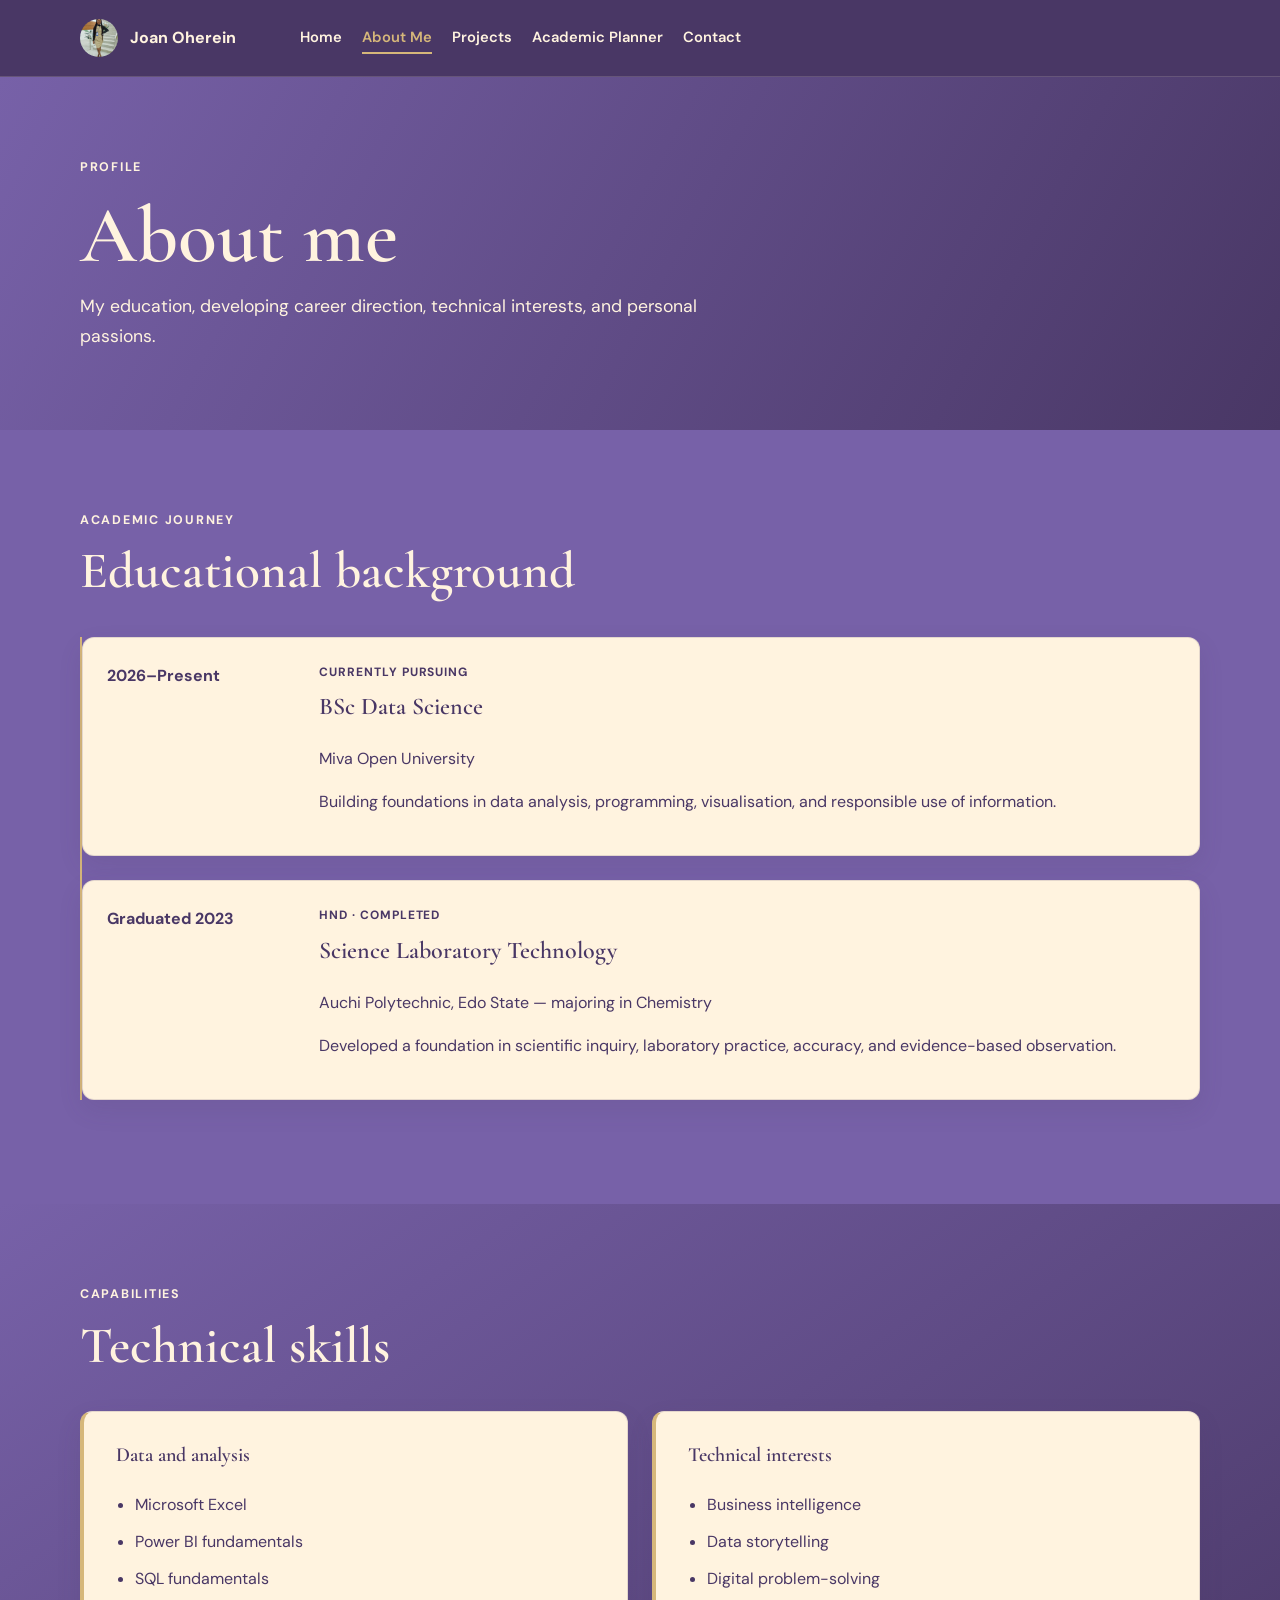
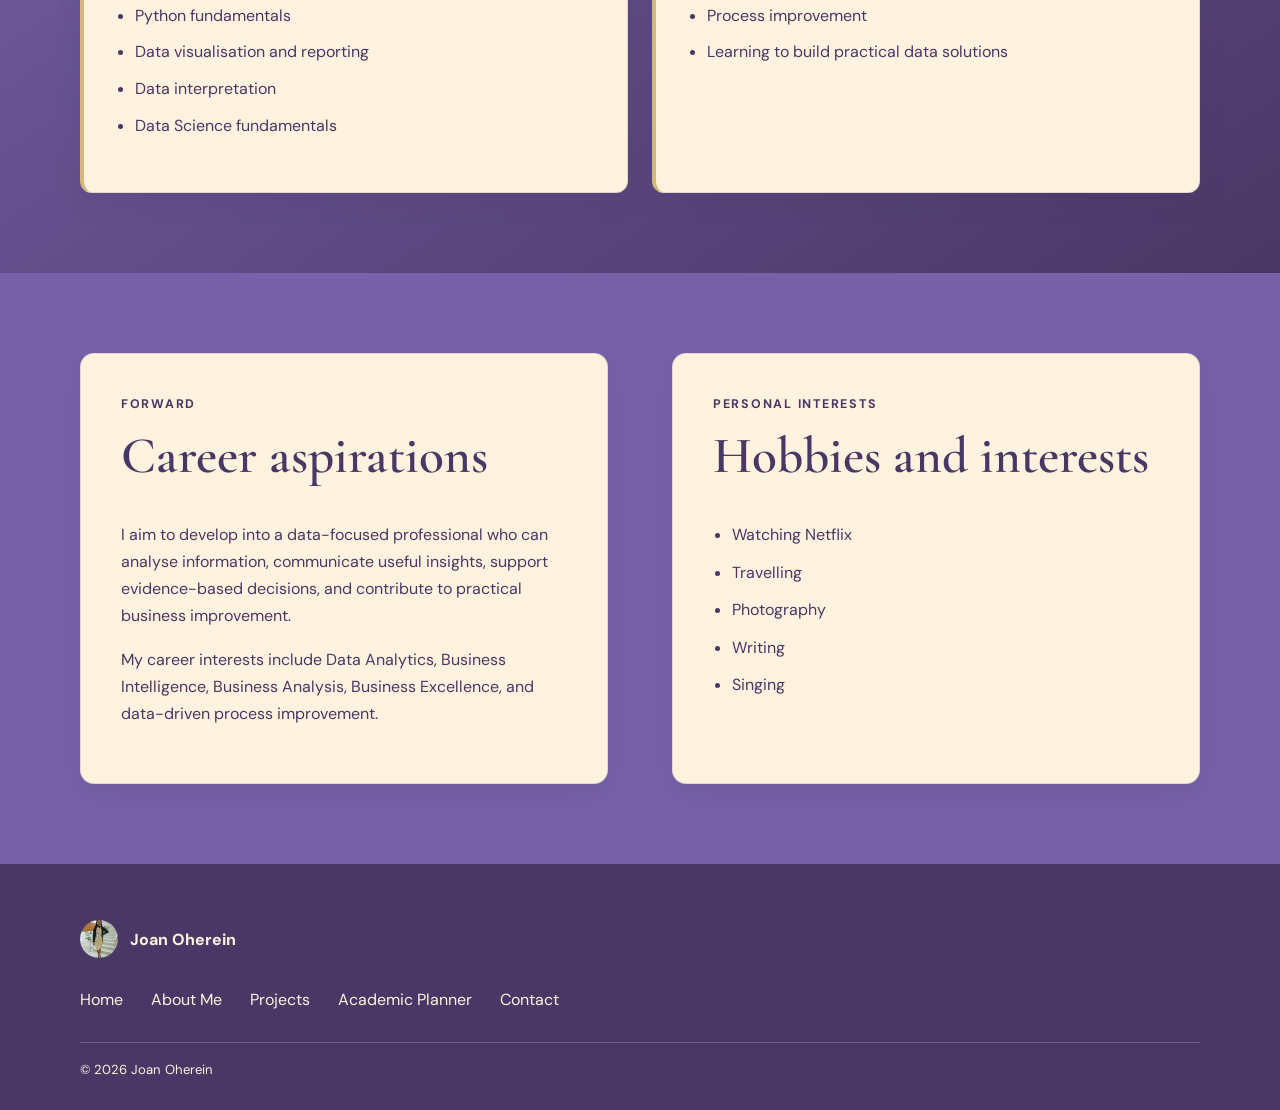
==== about.html @ 18962ed0 "Add initial portfolio structure with HTML, CSS, and JavaScript - Created index.html for the main por" ====
<!DOCTYPE html>
<html lang="en">
<head><meta charset="UTF-8"><meta name="viewport" content="width=device-width, initial-scale=1.0"><meta name="description" content="Explore Joan Oherein's educational background, technical skills, career aspirations, hobbies, and interests."><title>About Me | Joan Oherein</title><link rel="preconnect" href="https://fonts.googleapis.com"><link rel="preconnect" href="https://fonts.gstatic.com" crossorigin><link href="https://fonts.googleapis.com/css2?family=Cormorant+Garamond:wght@500;600;700&family=DM+Sans:wght@400;500;600;700&display=swap" rel="stylesheet"><link rel="stylesheet" href="css/style.css"></head>
<body>
<a class="skip-link" href="#main-content">Skip to main content</a>
<header class="site-header"><div class="container nav-wrap"><a class="brand" href="index.html"><img class="brand-mark" src="images/Profile.Jpeg" alt=""><span>Joan Oherein</span></a><button class="nav-toggle" type="button" aria-expanded="false" aria-controls="primary-nav" aria-label="Open navigation"><span></span><span></span><span></span></button><nav id="primary-nav" class="primary-nav" aria-label="Primary navigation"><a href="index.html">Home</a><a class="active" href="about.html" aria-current="page">About Me</a><a href="projects.html">Projects</a><a href="planner.html">Academic Planner</a><a href="contact.html">Contact</a></nav></div></header>
<main id="main-content">
<section class="page-header"><div class="container"><p class="eyebrow">Profile</p><h1>About me</h1><p>My education, developing career direction, technical interests, and personal passions.</p></div></section>
<section class="section" aria-labelledby="education-heading"><div class="container"><div class="section-heading"><p class="eyebrow">Academic Journey</p><h2 id="education-heading">Educational background</h2></div><div class="timeline">
<article class="timeline-item"><div class="timeline-date">2026–Present</div><div><p class="project-type">Currently pursuing</p><h3>BSc Data Science</h3><p>Miva Open University</p><p>Building foundations in data analysis, programming, visualisation, and responsible use of information.</p></div></article>
<article class="timeline-item"><div class="timeline-date">Graduated 2023</div><div><p class="project-type">HND · Completed</p><h3>Science Laboratory Technology</h3><p>Auchi Polytechnic, Edo State — majoring in Chemistry</p><p>Developed a foundation in scientific inquiry, laboratory practice, accuracy, and evidence-based observation.</p></div></article>
</div></div></section>
<section class="section section-tinted" aria-labelledby="skills-heading"><div class="container"><div class="section-heading"><p class="eyebrow">Capabilities</p><h2 id="skills-heading">Technical skills</h2></div><div class="skill-columns"><article><h3>Data and analysis</h3><ul><li>Microsoft Excel</li><li>Power BI fundamentals</li><li>SQL fundamentals</li><li>Python fundamentals</li><li>Data visualisation and reporting</li><li>Data interpretation</li><li>Data Science fundamentals</li></ul></article><article><h3>Technical interests</h3><ul><li>Business intelligence</li><li>Data storytelling</li><li>Digital problem-solving</li><li>Process improvement</li><li>Learning to build practical data solutions</li></ul></article></div></div></section>


<section class="section" aria-labelledby="career-heading"><div class="container two-column"><article><div class="section-heading"><p class="eyebrow">Forward</p><h2 id="career-heading">Career aspirations</h2></div><p>I aim to develop into a data-focused professional who can analyse information, communicate useful insights, support evidence-based decisions, and contribute to practical business improvement.</p><p>My career interests include Data Analytics, Business Intelligence, Business Analysis, Business Excellence, and data-driven process improvement.</p></article><aside><div class="section-heading"><p class="eyebrow">Personal Interests</p><h2>Hobbies and interests</h2></div><ul class="check-list"><li>Watching Netflix</li><li>Travelling</li><li>Photography</li><li>Writing</li><li>Singing</li></ul></aside></div></section>
</main>
<footer class="site-footer"><div class="container footer-grid"><div><a class="brand brand-light" href="index.html"><img class="brand-mark" src="images/Profile.Jpeg" alt=""><span>Joan Oherein</span></a></div><nav aria-label="Footer navigation"><a href="index.html">Home</a><a href="about.html">About Me</a><a href="projects.html">Projects</a><a href="planner.html">Academic Planner</a><a href="contact.html">Contact</a></nav></div><div class="container footer-bottom"><p>&copy; <span id="current-year">2026</span> Joan Oherein</p></div></footer>
<script src="js/script.js"></script>
</body></html>
---- css/style.css ----
/* Joan's portfolio: shared visual system */
:root {
  color-scheme: light;
  --lavender: #7761A8;
  --aubergine: #493765;
  --cream: #FFF3DF;
  --orchid: #D9C8F0;
  --champagne: #D6B77A;
  --space-1: .5rem; --space-2: 1rem; --space-3: 1.5rem; --space-4: 2rem;
  --space-5: 3rem; --space-6: 5rem; --radius: 8px;
  --shadow: 0 16px 40px rgba(73,55,101,.16);
}
* { box-sizing: border-box; }
html { scroll-behavior: smooth; background: var(--lavender); }
body { margin: 0; color: var(--cream); background: var(--lavender); font-family: "DM Sans", sans-serif; line-height: 1.7; }
img, video { max-width: 100%; display: block; }
a { color: inherit; }
button, input, textarea { font: inherit; }
button, a { -webkit-tap-highlight-color: transparent; }
:focus-visible { outline: 3px solid var(--champagne); outline-offset: 3px; }
.container { width: min(1120px, calc(100% - 40px)); margin-inline: auto; }
.section { padding: var(--space-6) 0; }
.section-tinted { background: linear-gradient(145deg, var(--lavender), var(--aubergine)); }
.skip-link { position: fixed; left: 1rem; top: -5rem; z-index: 100; padding: .75rem 1rem; background: var(--aubergine); color: var(--cream); font-weight: 700; }
.skip-link:focus { top: 1rem; }

/* Header and navigation */
.site-header { position: sticky; top: 0; z-index: 50; background: var(--aubergine); border-bottom: 1px solid rgba(255,243,223,.16); }
.nav-wrap { height: 76px; display: flex; align-items: center; justify-content: flex-start; }
.brand { display: inline-flex; gap: .75rem; align-items: center; text-decoration: none; font-weight: 750; }
.brand-mark { width: 38px; height: 38px; display: block; border-radius: 50%; object-fit: cover; }
.primary-nav { display: flex; align-items: center; gap: 1.25rem; margin-left: clamp(2rem, 5vw, 4rem); }
.primary-nav a { position: relative; min-height: 44px; display: inline-flex; align-items: center; text-decoration: none; color: var(--cream); font-size: .92rem; font-weight: 600; }
.primary-nav a::after { content: ""; position: absolute; left: 0; right: 100%; bottom: .35rem; height: 2px; background: var(--champagne); transition: right .2s ease; }
.primary-nav a:hover::after, .primary-nav a.active::after { right: 0; }
.primary-nav a.active, .primary-nav a:hover { color: var(--champagne); }
.nav-toggle { display: none; width: 44px; height: 44px; border: 0; background: transparent; padding: 10px; }
.nav-toggle span { display: block; height: 2px; margin: 5px 0; background: var(--cream); transition: transform .2s, opacity .2s; }
.nav-toggle[aria-expanded="true"] span:nth-child(1) { transform: translateY(7px) rotate(45deg); }
.nav-toggle[aria-expanded="true"] span:nth-child(2) { opacity: 0; }
.nav-toggle[aria-expanded="true"] span:nth-child(3) { transform: translateY(-7px) rotate(-45deg); }

/* Shared type and controls */
h1, h2, h3 { margin-top: 0; line-height: 1.12; letter-spacing: 0; font-family: "Cormorant Garamond", Georgia, serif; font-weight: 600; }
h1 { font-size: clamp(2.7rem, 7vw, 5.6rem); }
h2 { font-size: clamp(2rem, 4vw, 3.25rem); }
h3 { font-size: 1.25rem; }
p { margin-top: 0; }
.eyebrow { color: var(--cream); font-size: .78rem; font-weight: 700; letter-spacing: .14em; text-transform: uppercase; }
.lead { max-width: 620px; color: var(--cream); font-size: 1.12rem; }
.button-row { display: flex; flex-wrap: wrap; gap: .75rem; margin-top: 1.75rem; }
.button { min-height: 48px; display: inline-flex; align-items: center; justify-content: center; border: 1px solid var(--champagne); border-radius: 999px; padding: .75rem 1.35rem; background: var(--champagne); color: var(--aubergine); text-decoration: none; font-weight: 700; cursor: pointer; transition: transform .2s, background .2s, box-shadow .2s; }
.button:hover { transform: translateY(-2px); background: var(--cream); border-color: var(--cream); box-shadow: 0 10px 24px rgba(73,55,101,.25); }
.button:active { transform: translateY(0); }
.button-secondary { background: transparent; color: var(--cream); border-color: rgba(255,243,223,.65); }
.button-secondary:hover { background: var(--cream); color: var(--aubergine); border-color: var(--cream); }
.button-small { min-height: 42px; font-size: .9rem; }
.text-link { color: var(--aubergine); font-weight: 700; text-decoration: none; }
.section:not(.section-tinted) > .container > .section-heading .text-link { color: var(--cream); }
.text-link:hover { text-decoration: underline; }
.section-heading { margin-bottom: 2.25rem; }
.section-heading h2 { margin-bottom: 0; }
.split-heading { display: flex; align-items: end; justify-content: space-between; gap: 2rem; }

/* Home */
.hero { min-height: calc(100vh - 76px); display: grid; align-items: center; overflow: hidden; position: relative; background: linear-gradient(118deg, var(--lavender) 0%, var(--aubergine) 100%); }
.hero-grid { display: grid; grid-template-columns: 1.15fr .85fr; gap: clamp(2rem, 7vw, 6rem); align-items: center; }
.hero-copy h1 { margin-bottom: 1rem; }
.hero-tagline { color: var(--cream); font-size: clamp(1.2rem, 2.3vw, 1.8rem); font-weight: 600; }
.profile-frame { width: min(340px, 100%); aspect-ratio: 3/4; justify-self: center; margin: 0; }
.profile-frame img { position: relative; width: 100%; height: 100%; border: 5px solid rgba(255,243,223,.9); border-radius: 18px; object-fit: cover; object-position: center 25%; box-shadow: 0 22px 48px rgba(73,55,101,.28); }
.intro-grid { display: grid; grid-template-columns: 1fr 1fr; gap: 4rem; }
.intro-grid > div:first-child { padding: clamp(1.5rem, 4vw, 2.5rem); border-radius: 16px; background: var(--cream); color: var(--aubergine); box-shadow: var(--shadow); }
.intro-grid > div:first-child .eyebrow { color: var(--aubergine); }
.intro-grid > div:first-child h2 { color: var(--aubergine); }
.intro-grid h2 { margin-bottom: 0; }
.prose { color: var(--cream); font-size: 1.05rem; }
.interest-grid { display: grid; grid-template-columns: repeat(5, 1fr); gap: 1rem; }
.interest-card { min-height: 220px; display: flex; flex-direction: column; padding: 1.5rem; border: 1px solid rgba(255,243,223,.25); border-top: 3px solid var(--champagne); border-radius: var(--radius); background: linear-gradient(145deg, var(--lavender), var(--aubergine)); box-shadow: 0 12px 30px rgba(73,55,101,.16); }
.interest-card span { color: var(--cream); font-size: .82rem; font-weight: 800; }
.interest-card h3 { margin-top: 2rem; }
.interest-card p { color: var(--cream); font-size: .92rem; }
.project-grid { display: grid; grid-template-columns: repeat(3, 1fr); gap: 1.5rem; }
.project-card { overflow: hidden; border: 1px solid rgba(73,55,101,.18); border-radius: 16px; background: var(--cream); color: var(--aubergine); box-shadow: 0 12px 30px rgba(73,55,101,.14); transition: transform .25s ease, box-shadow .25s ease; }
.project-card:hover { transform: translateY(-5px); box-shadow: 0 20px 42px rgba(73,55,101,.24); }
.project-card img { width: 100%; height: 230px; object-fit: cover; object-position: top center; background: var(--aubergine); transition: transform .35s ease; }
.project-card:hover img { transform: scale(1.025); }
.project-body { padding: 1.5rem; }
.project-type { color: var(--aubergine); font-size: .75rem; font-weight: 700; letter-spacing: .08em; text-transform: uppercase; }
.project-card h3 { color: var(--aubergine); }
.project-card p:not(.project-type) { color: var(--aubergine); }
.project-card .text-link { color: var(--aubergine); }
.project-tools { display: flex; flex-wrap: wrap; gap: .4rem; }
.project-tools span { border: 1px solid var(--orchid); border-radius: 999px; padding: .2rem .65rem; color: var(--aubergine); font-size: .78rem; }
/* Inner pages */
.page-header { padding: 5rem 0 3.75rem; background: linear-gradient(118deg, var(--lavender), var(--aubergine)); color: var(--cream); }
.page-header h1 { margin-bottom: .75rem; font-size: clamp(3rem, 8vw, 5rem); }
.page-header p:not(.eyebrow) { max-width: 650px; color: var(--cream); font-size: 1.1rem; }
.about-grid { display: grid; grid-template-columns: .75fr 1.25fr; gap: clamp(2rem, 7vw, 6rem); align-items: center; }
.about-photo { width: 100%; max-height: 620px; object-fit: cover; }
.timeline { border-left: 2px solid var(--champagne); }
.timeline-item { display: grid; grid-template-columns: 180px 1fr; gap: 2rem; margin: 0 0 1.5rem; padding: 1.5rem; border: 1px solid rgba(73,55,101,.15); border-radius: 12px; background: var(--cream); color: var(--aubergine); box-shadow: 0 10px 24px rgba(73,55,101,.12); }
.timeline-date { color: var(--aubergine); font-weight: 700; }
.timeline-item h3 { color: var(--aubergine); }
.timeline-item h3 { font-size: 1.5rem; }
.two-column { display: grid; grid-template-columns: 1fr 1fr; gap: 4rem; }
.two-column > article, .two-column > aside { padding: clamp(1.5rem, 4vw, 2.5rem); border: 1px solid rgba(73,55,101,.15); border-radius: 14px; background: var(--cream); color: var(--aubergine); box-shadow: 0 10px 24px rgba(73,55,101,.12); }
.two-column .eyebrow { color: var(--aubergine); }
.two-column h2 { color: var(--aubergine); }
.two-column p, .two-column li { color: var(--aubergine); }
.check-list, .skill-columns ul, .project-detail-copy ul, .project-detail-copy ol { padding-left: 1.2rem; }
.check-list li { margin-bottom: .65rem; }
.skill-columns { display: grid; grid-template-columns: 1fr 1fr; gap: 1.5rem; }
.skill-columns article { padding: 2rem; border: 1px solid rgba(73,55,101,.15); border-left: 4px solid var(--champagne); border-radius: 12px; background: var(--cream); color: var(--aubergine); box-shadow: 0 10px 24px rgba(73,55,101,.12); }
.skill-columns article h3 { color: var(--aubergine); }
.skill-columns li { padding: .3rem 0; }
.table-wrap { overflow-x: auto; border: 1px solid var(--orchid); }
table { width: 100%; min-width: 720px; border-collapse: collapse; background: var(--cream); color: var(--aubergine); }
caption { padding: 1rem; text-align: left; color: var(--cream); }
th, td { padding: 1rem; border-bottom: 1px solid var(--orchid); text-align: left; vertical-align: top; }
th { background: var(--aubergine); color: var(--cream); }
tbody tr:nth-child(even) { background: var(--orchid); color: var(--aubergine); }
.multimedia-grid { display: grid; grid-template-columns: 1fr 1fr; gap: 3rem; align-items: center; }
video { width: 100%; min-height: 280px; background: var(--aubergine); border-radius: 12px; }
.small { color: var(--cream); font-size: .82rem; }
.project-detail-list { display: grid; grid-template-columns: repeat(3, minmax(0, 1fr)); align-items: start; gap: 1.5rem; }
.project-detail { min-width: 0; overflow: hidden; display: flex; flex-direction: column; gap: 0; align-items: stretch; border: 1px solid rgba(73,55,101,.18); border-radius: 16px; background: var(--cream); color: var(--aubergine); box-shadow: 0 12px 30px rgba(73,55,101,.14); transition: transform .25s ease, box-shadow .25s ease; }
.project-detail:hover { transform: translateY(-4px); box-shadow: 0 20px 42px rgba(73,55,101,.22); }
.project-detail-image { width: 100%; aspect-ratio: 4 / 5; position: static; overflow: hidden; padding: .75rem; background: var(--aubergine); }
.project-preview { display: block; width: 100%; height: 100%; }
.project-preview:focus-visible { outline: 3px solid var(--champagne); outline-offset: -3px; }
.project-detail-image img { display: block; width: 100%; height: 100%; object-fit: contain; transition: transform .35s ease; }
.project-detail:hover .project-detail-image img { transform: scale(1.025); }
.project-detail-copy { padding: clamp(1.25rem, 3vw, 2rem); }
.project-detail-copy h2 { color: var(--aubergine); font-size: clamp(2rem, 4vw, 3rem); }
.project-detail-copy > p:not(.eyebrow), .project-detail-copy li { color: var(--aubergine); }
.project-detail-copy .eyebrow { color: var(--aubergine); }
.project-detail-copy .project-tools { align-items: center; padding-bottom: 1rem; border-bottom: 1px solid var(--orchid); }
.project-detail-copy .project-tools strong { margin-right: .2rem; }
.note { padding: 1rem; border-left: 3px solid var(--champagne); border-radius: 0 8px 8px 0; background: var(--orchid); color: var(--aubergine); }
.project-detail-copy h3 { color: var(--aubergine); }
.project-detail .button { background: var(--aubergine); border-color: var(--aubergine); color: var(--cream); }
.project-detail .button:hover { background: var(--lavender); border-color: var(--lavender); }

/* Planner */
.planner-dashboard { max-width: 900px; }
.task-entry { margin-bottom: 1.5rem; padding: 1.5rem; border: 1px solid var(--orchid); border-radius: 14px; background: var(--cream); color: var(--aubergine); box-shadow: 0 10px 24px rgba(73,55,101,.1); }
.task-input-row { display: grid; grid-template-columns: 1fr auto; gap: .75rem; }
.summary-grid { display: grid; grid-template-columns: repeat(3, 1fr); gap: 1rem; margin-bottom: 1rem; }
.summary-grid article { padding: 1.25rem; border-left: 3px solid var(--champagne); border-radius: 10px; background: var(--aubergine); color: var(--cream); }
.summary-grid span { display: block; color: var(--cream); font-size: .85rem; }
.summary-grid strong { font-size: 2rem; }
.progress-panel { margin-bottom: 1.5rem; padding: 1.25rem; border: 1px solid var(--orchid); border-radius: 12px; background: var(--cream); color: var(--aubergine); }
.progress-panel > div:first-child { display: flex; justify-content: space-between; margin-bottom: .65rem; }
.progress-track { height: 12px; overflow: hidden; border-radius: 20px; background: var(--orchid); }
.progress-bar { width: 0; height: 100%; border-radius: inherit; background: var(--aubergine); transition: width .3s ease; }
.task-panel { min-height: 220px; padding: 1.5rem; border: 1px solid var(--orchid); border-radius: 14px; background: var(--cream); color: var(--aubergine); }
.task-panel-head { display: flex; justify-content: space-between; gap: 1rem; align-items: center; margin-bottom: 1rem; }
.task-panel-head h2 { margin: 0; font-size: 1.5rem; }
.filters { display: flex; gap: .25rem; }
.filter-button { min-height: 44px; border: 1px solid var(--aubergine); border-radius: 999px; background: var(--cream); color: var(--aubergine); padding: .45rem .75rem; cursor: pointer; transition: background .2s, color .2s; }
.filter-button.active, .filter-button:hover { border-color: var(--aubergine); background: var(--aubergine); color: var(--cream); }
.task-list { list-style: none; padding: 0; margin: 0; }
.task-item { display: grid; grid-template-columns: auto 1fr auto; gap: 1rem; align-items: center; padding: .85rem 0; border-bottom: 1px solid var(--orchid); }
.task-item .task-title { color: var(--aubergine); }
.task-item.completed .task-title { color: var(--aubergine); opacity: .7; text-decoration: line-through; }
.task-checkbox { width: 20px; height: 20px; accent-color: var(--aubergine); }
.delete-task { min-width: 44px; min-height: 44px; border: 1px solid transparent; border-radius: 50%; background: transparent; color: var(--aubergine); font-size: 1.35rem; cursor: pointer; }
.delete-task:hover { border-color: var(--orchid); background: var(--orchid); }
.empty-state { margin: 2rem 0; color: var(--aubergine); text-align: center; }

/* Contact and forms */
.contact-form-wrap { max-width: 820px; }
.contact-form { padding: clamp(1.25rem, 4vw, 2rem); border: 1px solid var(--orchid); border-top: 4px solid var(--champagne); border-radius: 16px; background: var(--cream); color: var(--aubergine); box-shadow: var(--shadow); }
.field { margin-bottom: 1rem; }
.field label { display: block; margin-bottom: .4rem; font-weight: 700; }
.field input, .field textarea { width: 100%; min-height: 48px; border: 1px solid var(--orchid); border-radius: 8px; padding: .75rem; background: var(--cream); color: var(--aubergine); }
.field input::placeholder, .field textarea::placeholder { color: var(--aubergine); opacity: .75; }
.field textarea { resize: vertical; }
.field input[aria-invalid="true"], .field textarea[aria-invalid="true"] { border-color: var(--aubergine); box-shadow: 0 0 0 1px var(--aubergine); }
.field-error { min-height: 1.3rem; margin: .25rem 0 0; color: var(--aubergine); font-size: .82rem; }
.field-hint { margin: .35rem 0 0; color: var(--aubergine); font-size: .82rem; }
.form-success { display: none; margin-top: 1rem; padding: 1rem; border-left: 3px solid var(--aubergine); border-radius: 0 8px 8px 0; background: var(--orchid); color: var(--aubergine); }
.form-success.visible { display: block; }

/* Footer and animation */
.site-footer { padding: 3.5rem 0 1rem; background: var(--aubergine); color: var(--cream); }
.footer-grid { display: grid; grid-template-columns: 1fr; justify-items: start; gap: 1.25rem; }
.brand-light .brand-mark { background: var(--champagne); color: var(--aubergine); }
.footer-grid p { margin-top: 1rem; color: var(--cream); }
.footer-grid nav { display: flex; flex-wrap: wrap; gap: .5rem 1.75rem; }
.footer-grid nav a { color: var(--cream); text-decoration: none; }
.footer-grid nav a:hover { color: var(--champagne); text-decoration: underline; }
.footer-bottom { margin-top: 1.75rem; padding-top: 1rem; border-top: 1px solid rgba(255,243,223,.2); color: var(--cream); font-size: .82rem; }
.reveal { animation: reveal .7s ease both; }
.profile-frame.reveal { animation-delay: .12s; }
@keyframes reveal { from { opacity: 0; transform: translateY(18px); } to { opacity: 1; transform: translateY(0); } }

/* Responsive layouts */
@media (max-width: 960px) {
  .primary-nav { gap: .85rem; }
  .primary-nav a { font-size: .82rem; }
  .interest-grid { grid-template-columns: repeat(3, 1fr); }
  .profile-frame { width: min(320px, 100%); }
  .project-detail-list { grid-template-columns: repeat(2, minmax(0, 1fr)); }
}
@media (max-width: 760px) {
  .container { width: min(100% - 28px, 1120px); }
  .section { padding: 3.75rem 0; }
  .nav-wrap { height: 68px; }
  .nav-toggle { display: block; }
  .primary-nav { position: absolute; left: 0; right: 0; top: 68px; display: none; margin-left: 0; padding: .75rem 14px 1rem; background: var(--aubergine); border-bottom: 1px solid rgba(255,243,223,.2); box-shadow: 0 12px 20px rgba(73,55,101,.24); }
  .primary-nav.open { display: grid; }
  .primary-nav a { padding: .75rem; }
  .hero { min-height: auto; }
  .hero-grid, .intro-grid, .about-grid, .two-column, .skill-columns, .multimedia-grid { grid-template-columns: 1fr; }
  .project-detail-list { grid-template-columns: 1fr; }
  .hero-grid { gap: 3.5rem; }
  .profile-frame { width: min(280px, 100%); margin-inline: auto; }
  .interest-grid, .project-grid { grid-template-columns: 1fr; }
  .interest-card { min-height: 170px; }
  .split-heading { align-items: start; flex-direction: column; }
  .timeline-item { grid-template-columns: 1fr; gap: .5rem; }
  .footer-grid { gap: 1rem; }
  .footer-grid nav { gap: .5rem 1.5rem; }
}
@media (max-width: 560px) {
  h1 { font-size: 3rem; }
  .page-header { padding-block: 3.5rem 2.75rem; }
  .button-row .button { width: 100%; }
  .summary-grid { grid-template-columns: 1fr 1fr 1fr; gap: .5rem; }
  .summary-grid article { padding: .75rem; }
  .summary-grid strong { font-size: 1.5rem; }
  .task-input-row { grid-template-columns: 1fr; }
  .task-panel { padding: 1rem; }
  .task-panel-head { align-items: start; flex-direction: column; }
  .filters { width: 100%; }
  .filter-button { flex: 1; padding-inline: .35rem; }
  .task-item { gap: .6rem; }
}
@media (prefers-reduced-motion: reduce) {
  html { scroll-behavior: auto; }
  *, *::before, *::after { animation-duration: .01ms !important; animation-iteration-count: 1 !important; transition-duration: .01ms !important; }
}
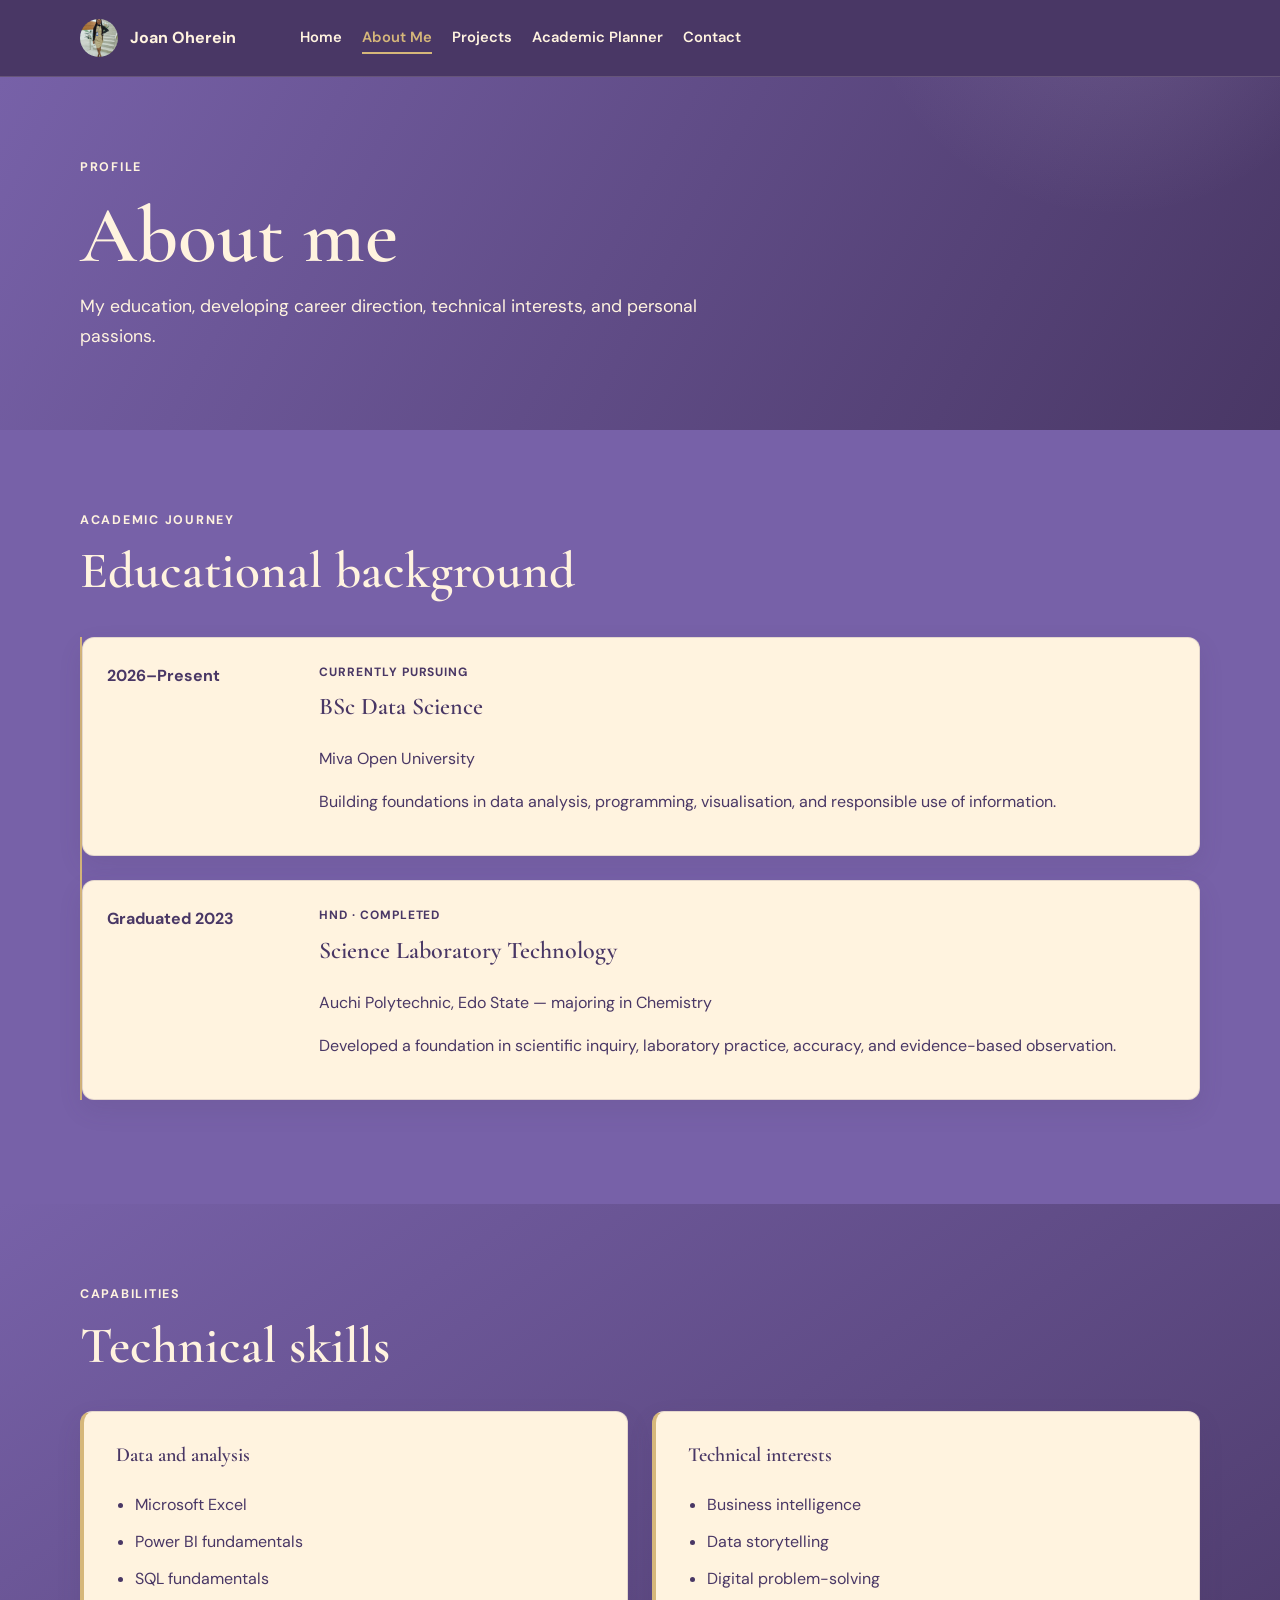
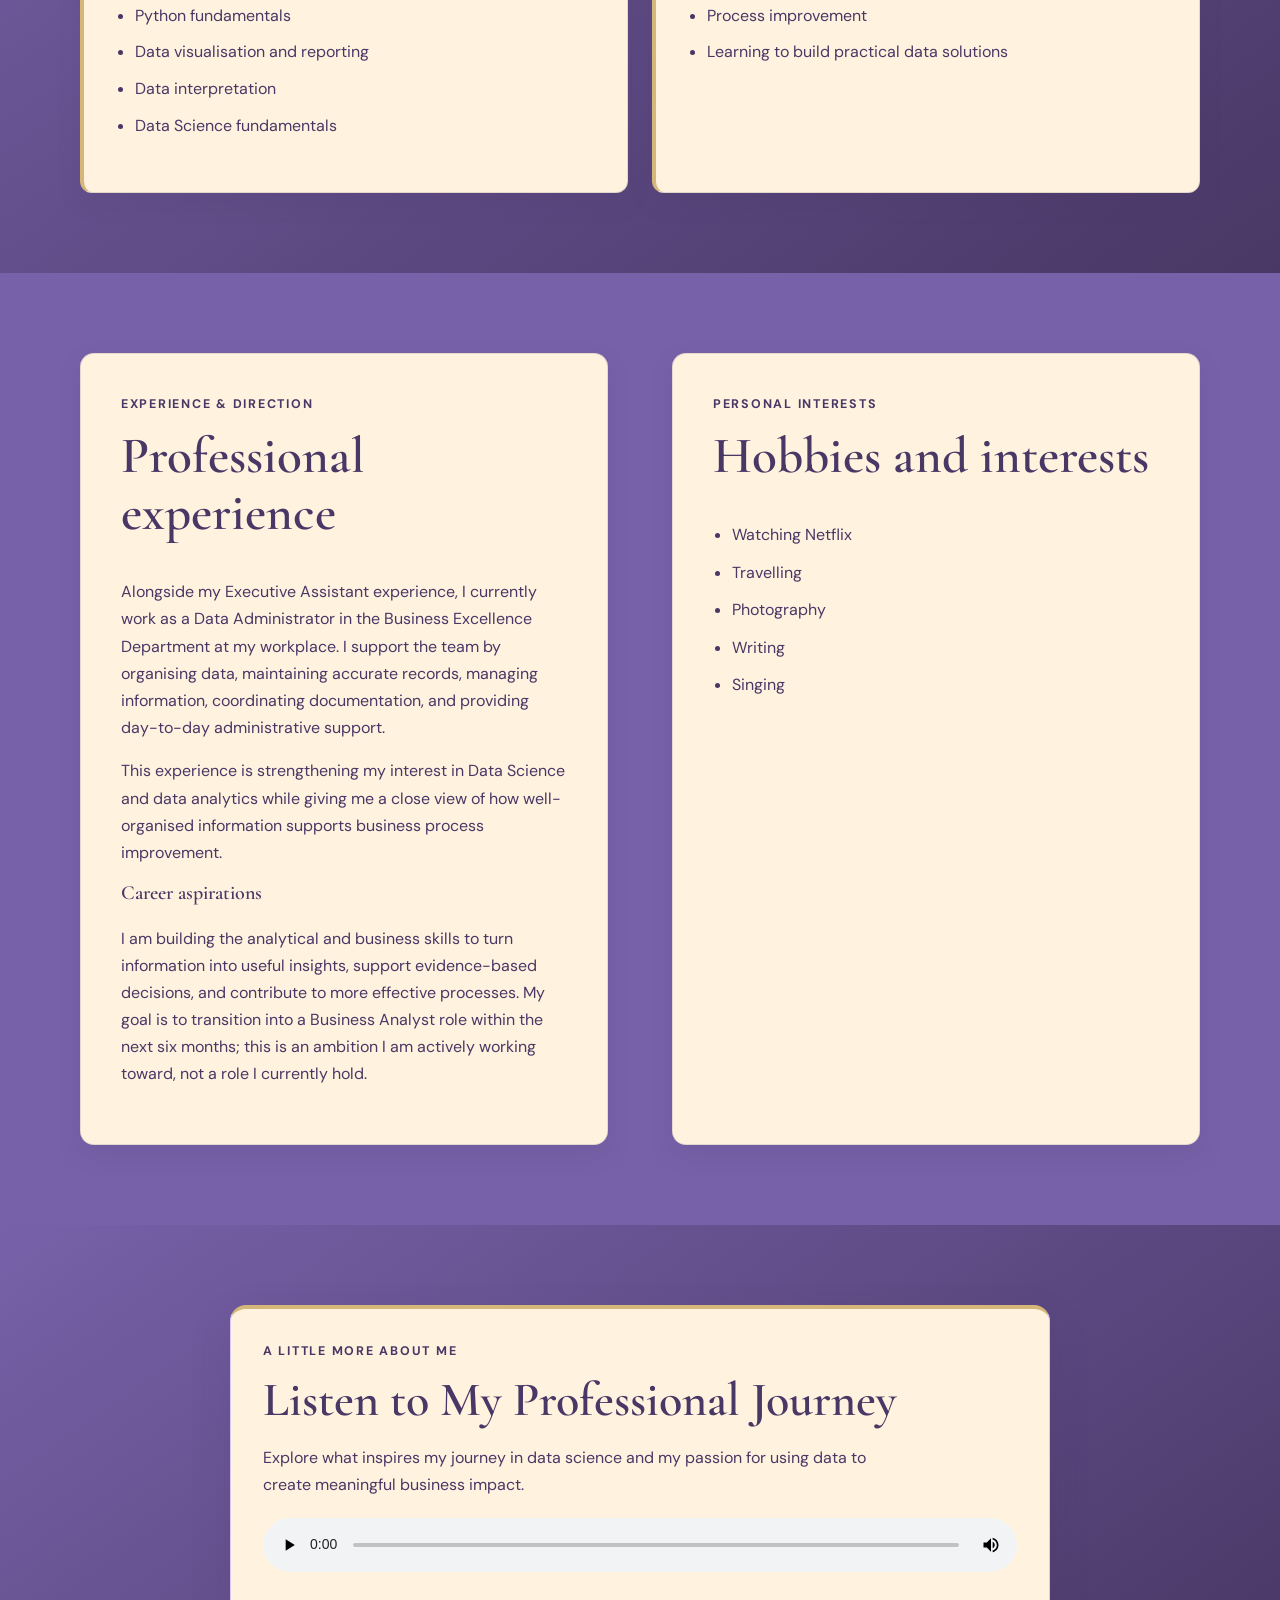
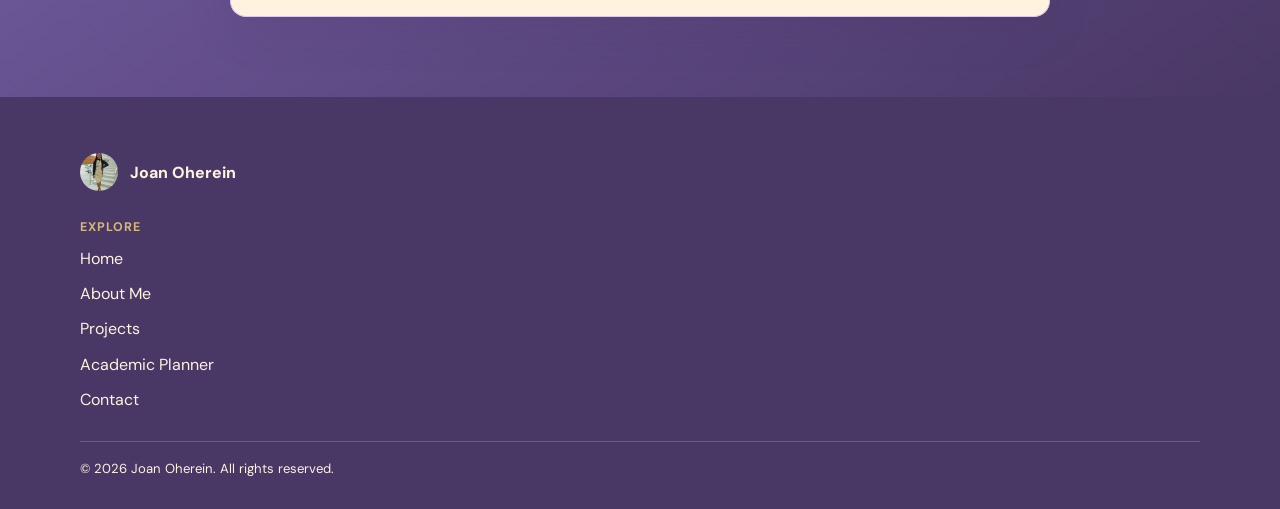
==== commit a3599e0e: "Enhance styling and animations across the site; update image paths and project details - Added page " ====
--- a/about.html
+++ b/about.html
@@ -3,7 +3,7 @@
 <head><meta charset="UTF-8"><meta name="viewport" content="width=device-width, initial-scale=1.0"><meta name="description" content="Explore Joan Oherein's educational background, technical skills, career aspirations, hobbies, and interests."><title>About Me | Joan Oherein</title><link rel="preconnect" href="https://fonts.googleapis.com"><link rel="preconnect" href="https://fonts.gstatic.com" crossorigin><link href="https://fonts.googleapis.com/css2?family=Cormorant+Garamond:wght@500;600;700&family=DM+Sans:wght@400;500;600;700&display=swap" rel="stylesheet"><link rel="stylesheet" href="css/style.css"></head>
 <body>
 <a class="skip-link" href="#main-content">Skip to main content</a>
-<header class="site-header"><div class="container nav-wrap"><a class="brand" href="index.html"><img class="brand-mark" src="images/Profile.Jpeg" alt=""><span>Joan Oherein</span></a><button class="nav-toggle" type="button" aria-expanded="false" aria-controls="primary-nav" aria-label="Open navigation"><span></span><span></span><span></span></button><nav id="primary-nav" class="primary-nav" aria-label="Primary navigation"><a href="index.html">Home</a><a class="active" href="about.html" aria-current="page">About Me</a><a href="projects.html">Projects</a><a href="planner.html">Academic Planner</a><a href="contact.html">Contact</a></nav></div></header>
+<header class="site-header"><div class="container nav-wrap"><a class="brand" href="index.html"><img class="brand-mark" src="assets/images/Profile.Jpeg" alt=""><span>Joan Oherein</span></a><button class="nav-toggle" type="button" aria-expanded="false" aria-controls="primary-nav" aria-label="Open navigation"><span></span><span></span><span></span></button><nav id="primary-nav" class="primary-nav" aria-label="Primary navigation"><a href="index.html">Home</a><a class="active" href="about.html" aria-current="page">About Me</a><a href="projects.html">Projects</a><a href="planner.html">Academic Planner</a><a href="contact.html">Contact</a></nav></div></header>
 <main id="main-content">
 <section class="page-header"><div class="container"><p class="eyebrow">Profile</p><h1>About me</h1><p>My education, developing career direction, technical interests, and personal passions.</p></div></section>
 <section class="section" aria-labelledby="education-heading"><div class="container"><div class="section-heading"><p class="eyebrow">Academic Journey</p><h2 id="education-heading">Educational background</h2></div><div class="timeline">
@@ -13,8 +13,9 @@
 <section class="section section-tinted" aria-labelledby="skills-heading"><div class="container"><div class="section-heading"><p class="eyebrow">Capabilities</p><h2 id="skills-heading">Technical skills</h2></div><div class="skill-columns"><article><h3>Data and analysis</h3><ul><li>Microsoft Excel</li><li>Power BI fundamentals</li><li>SQL fundamentals</li><li>Python fundamentals</li><li>Data visualisation and reporting</li><li>Data interpretation</li><li>Data Science fundamentals</li></ul></article><article><h3>Technical interests</h3><ul><li>Business intelligence</li><li>Data storytelling</li><li>Digital problem-solving</li><li>Process improvement</li><li>Learning to build practical data solutions</li></ul></article></div></div></section>
 
 
-<section class="section" aria-labelledby="career-heading"><div class="container two-column"><article><div class="section-heading"><p class="eyebrow">Forward</p><h2 id="career-heading">Career aspirations</h2></div><p>I aim to develop into a data-focused professional who can analyse information, communicate useful insights, support evidence-based decisions, and contribute to practical business improvement.</p><p>My career interests include Data Analytics, Business Intelligence, Business Analysis, Business Excellence, and data-driven process improvement.</p></article><aside><div class="section-heading"><p class="eyebrow">Personal Interests</p><h2>Hobbies and interests</h2></div><ul class="check-list"><li>Watching Netflix</li><li>Travelling</li><li>Photography</li><li>Writing</li><li>Singing</li></ul></aside></div></section>
+<section class="section" aria-labelledby="career-heading"><div class="container two-column"><article><div class="section-heading"><p class="eyebrow">Experience &amp; Direction</p><h2 id="career-heading">Professional experience</h2></div><p>Alongside my Executive Assistant experience, I currently work as a Data Administrator in the Business Excellence Department at my workplace. I support the team by organising data, maintaining accurate records, managing information, coordinating documentation, and providing day-to-day administrative support.</p><p>This experience is strengthening my interest in Data Science and data analytics while giving me a close view of how well-organised information supports business process improvement.</p><h3>Career aspirations</h3><p>I am building the analytical and business skills to turn information into useful insights, support evidence-based decisions, and contribute to more effective processes. My goal is to transition into a Business Analyst role within the next six months; this is an ambition I am actively working toward, not a role I currently hold.</p></article><aside><div class="section-heading"><p class="eyebrow">Personal Interests</p><h2>Hobbies and interests</h2></div><ul class="check-list"><li>Watching Netflix</li><li>Travelling</li><li>Photography</li><li>Writing</li><li>Singing</li></ul></aside></div></section>
+<section class="section section-tinted" aria-labelledby="audio-heading"><div class="container audio-card"><div class="section-heading"><p class="eyebrow">A Little More About Me</p><h2 id="audio-heading">Listen to My Professional Journey</h2></div><p class="audio-description">Explore what inspires my journey in data science and my passion for using data to create meaningful business impact.</p><audio controls preload="metadata" aria-label="Audio recording: My Professional Journey"><source src="assets/audio/Joan%20intoduction.mp3.ogg" type="audio/ogg; codecs=&quot;opus&quot;">Your browser does not support audio playback. You can open the recording from <a href="assets/audio/Joan%20intoduction.mp3.ogg">assets/audio/Joan intoduction.mp3.ogg</a>.</audio></div></section>
 </main>
-<footer class="site-footer"><div class="container footer-grid"><div><a class="brand brand-light" href="index.html"><img class="brand-mark" src="images/Profile.Jpeg" alt=""><span>Joan Oherein</span></a></div><nav aria-label="Footer navigation"><a href="index.html">Home</a><a href="about.html">About Me</a><a href="projects.html">Projects</a><a href="planner.html">Academic Planner</a><a href="contact.html">Contact</a></nav></div><div class="container footer-bottom"><p>&copy; <span id="current-year">2026</span> Joan Oherein</p></div></footer>
+<footer class="site-footer"><div class="container footer-grid"><div><a class="brand brand-light" href="index.html"><img class="brand-mark" src="assets/images/Profile.Jpeg" alt=""><span>Joan Oherein</span></a></div><div class="footer-explore"><span class="footer-section-label">EXPLORE</span><nav aria-label="Footer navigation"><a href="index.html">Home</a><a href="about.html">About Me</a><a href="projects.html">Projects</a><a href="planner.html">Academic Planner</a><a href="contact.html">Contact</a></nav></div></div><div class="container footer-bottom"><p>&copy; <span id="current-year">2026</span> Joan Oherein. All rights reserved.</p></div></footer>
 <script src="js/script.js"></script>
 </body></html>
--- a/css/style.css
+++ b/css/style.css
@@ -12,7 +12,7 @@
 }
 * { box-sizing: border-box; }
 html { scroll-behavior: smooth; background: var(--lavender); }
-body { margin: 0; color: var(--cream); background: var(--lavender); font-family: "DM Sans", sans-serif; line-height: 1.7; }
+body { margin: 0; color: var(--cream); background: var(--lavender); font-family: "DM Sans", sans-serif; line-height: 1.7; animation: page-enter .45s ease both; }
 img, video { max-width: 100%; display: block; }
 a { color: inherit; }
 button, input, textarea { font: inherit; }
@@ -30,7 +30,7 @@
 .brand { display: inline-flex; gap: .75rem; align-items: center; text-decoration: none; font-weight: 750; }
 .brand-mark { width: 38px; height: 38px; display: block; border-radius: 50%; object-fit: cover; }
 .primary-nav { display: flex; align-items: center; gap: 1.25rem; margin-left: clamp(2rem, 5vw, 4rem); }
-.primary-nav a { position: relative; min-height: 44px; display: inline-flex; align-items: center; text-decoration: none; color: var(--cream); font-size: .92rem; font-weight: 600; }
+.primary-nav a { position: relative; min-height: 44px; display: inline-flex; align-items: center; text-decoration: none; color: var(--cream); font-size: .92rem; font-weight: 600; transition: color .2s ease; }
 .primary-nav a::after { content: ""; position: absolute; left: 0; right: 100%; bottom: .35rem; height: 2px; background: var(--champagne); transition: right .2s ease; }
 .primary-nav a:hover::after, .primary-nav a.active::after { right: 0; }
 .primary-nav a.active, .primary-nav a:hover { color: var(--champagne); }
@@ -57,18 +57,29 @@
 .button-small { min-height: 42px; font-size: .9rem; }
 .text-link { color: var(--aubergine); font-weight: 700; text-decoration: none; }
 .section:not(.section-tinted) > .container > .section-heading .text-link { color: var(--cream); }
-.text-link:hover { text-decoration: underline; }
+.text-link { display: inline-block; transition: transform .2s ease, color .2s ease; }
+.text-link:hover { transform: translateX(3px); text-decoration: underline; }
 .section-heading { margin-bottom: 2.25rem; }
 .section-heading h2 { margin-bottom: 0; }
 .split-heading { display: flex; align-items: end; justify-content: space-between; gap: 2rem; }
 
 /* Home */
-.hero { min-height: calc(100vh - 76px); display: grid; align-items: center; overflow: hidden; position: relative; background: linear-gradient(118deg, var(--lavender) 0%, var(--aubergine) 100%); }
-.hero-grid { display: grid; grid-template-columns: 1.15fr .85fr; gap: clamp(2rem, 7vw, 6rem); align-items: center; }
+.hero { min-height: calc(100vh - 76px); display: grid; align-items: center; overflow: hidden; position: relative; background: linear-gradient(118deg, var(--lavender) 0%, var(--aubergine) 100%); isolation: isolate; }
+.hero::before, .hero::after { position: absolute; z-index: -1; width: clamp(18rem, 42vw, 38rem); aspect-ratio: 1; border-radius: 50%; content: ""; pointer-events: none; }
+.hero::before { top: -38%; right: -12%; background: radial-gradient(circle, rgba(217,200,240,.2), rgba(217,200,240,0) 68%); animation: ambient-drift 18s ease-in-out infinite alternate; }
+.hero::after { bottom: -55%; left: 18%; background: radial-gradient(circle, rgba(214,183,122,.14), rgba(214,183,122,0) 68%); animation: ambient-drift 22s ease-in-out -5s infinite alternate-reverse; }
+.hero-grid { position: relative; z-index: 1; display: grid; grid-template-columns: 1.15fr .85fr; gap: clamp(2rem, 7vw, 6rem); align-items: center; }
 .hero-copy h1 { margin-bottom: 1rem; }
+.hero-copy > .eyebrow, .hero-copy > h1, .hero-copy > .hero-tagline, .hero-copy > .lead, .hero-copy > .button-row { animation: hero-reveal .7s ease both; }
+.hero-copy > h1 { animation-delay: .08s; }
+.hero-copy > .hero-tagline { animation-delay: .16s; }
+.hero-copy > .lead { animation-delay: .24s; }
+.hero-copy > .button-row { animation-delay: .32s; }
 .hero-tagline { color: var(--cream); font-size: clamp(1.2rem, 2.3vw, 1.8rem); font-weight: 600; }
 .profile-frame { width: min(340px, 100%); aspect-ratio: 3/4; justify-self: center; margin: 0; }
 .profile-frame img { position: relative; width: 100%; height: 100%; border: 5px solid rgba(255,243,223,.9); border-radius: 18px; object-fit: cover; object-position: center 25%; box-shadow: 0 22px 48px rgba(73,55,101,.28); }
+.profile-frame img { transition: transform .45s ease, box-shadow .45s ease; }
+.profile-frame:hover img { transform: translateY(-4px); box-shadow: 0 28px 54px rgba(73,55,101,.34); }
 .intro-grid { display: grid; grid-template-columns: 1fr 1fr; gap: 4rem; }
 .intro-grid > div:first-child { padding: clamp(1.5rem, 4vw, 2.5rem); border-radius: 16px; background: var(--cream); color: var(--aubergine); box-shadow: var(--shadow); }
 .intro-grid > div:first-child .eyebrow { color: var(--aubergine); }
@@ -83,6 +94,7 @@
 .project-grid { display: grid; grid-template-columns: repeat(3, 1fr); gap: 1.5rem; }
 .project-card { overflow: hidden; border: 1px solid rgba(73,55,101,.18); border-radius: 16px; background: var(--cream); color: var(--aubergine); box-shadow: 0 12px 30px rgba(73,55,101,.14); transition: transform .25s ease, box-shadow .25s ease; }
 .project-card:hover { transform: translateY(-5px); box-shadow: 0 20px 42px rgba(73,55,101,.24); }
+.project-card:focus-within { transform: translateY(-3px); box-shadow: 0 20px 42px rgba(73,55,101,.24); }
 .project-card img { width: 100%; height: 230px; object-fit: cover; object-position: top center; background: var(--aubergine); transition: transform .35s ease; }
 .project-card:hover img { transform: scale(1.025); }
 .project-body { padding: 1.5rem; }
@@ -92,8 +104,18 @@
 .project-card .text-link { color: var(--aubergine); }
 .project-tools { display: flex; flex-wrap: wrap; gap: .4rem; }
 .project-tools span { border: 1px solid var(--orchid); border-radius: 999px; padding: .2rem .65rem; color: var(--aubergine); font-size: .78rem; }
+.audio-card { max-width: 820px; padding: clamp(1.25rem, 4vw, 2rem); border: 1px solid var(--orchid); border-top: 4px solid var(--champagne); border-radius: 16px; background: var(--cream); color: var(--aubergine); box-shadow: var(--shadow); }
+.audio-card .section-heading { margin-bottom: 1rem; }
+.audio-card .section-heading .eyebrow, .audio-card .section-heading h2 { color: var(--aubergine); }
+.audio-card .section-heading h2 { font-size: clamp(2rem, 4vw, 3rem); }
+.audio-description { max-width: 650px; }
+.audio-card audio { display: block; width: 100%; margin: 1.25rem 0 .75rem; }
+.audio-note { margin: 0; color: var(--aubergine); font-size: .9rem; }
+.audio-card code { overflow-wrap: anywhere; }
 /* Inner pages */
-.page-header { padding: 5rem 0 3.75rem; background: linear-gradient(118deg, var(--lavender), var(--aubergine)); color: var(--cream); }
+.page-header { position: relative; overflow: hidden; isolation: isolate; padding: 5rem 0 3.75rem; background: linear-gradient(118deg, var(--lavender), var(--aubergine)); color: var(--cream); }
+.page-header::after { position: absolute; z-index: -1; top: -110%; right: -8%; width: clamp(18rem, 42vw, 38rem); aspect-ratio: 1; border-radius: 50%; background: radial-gradient(circle, rgba(217,200,240,.16), rgba(217,200,240,0) 68%); content: ""; pointer-events: none; animation: ambient-drift 20s ease-in-out infinite alternate; }
+.page-header > .container { position: relative; z-index: 1; }
 .page-header h1 { margin-bottom: .75rem; font-size: clamp(3rem, 8vw, 5rem); }
 .page-header p:not(.eyebrow) { max-width: 650px; color: var(--cream); font-size: 1.1rem; }
 .about-grid { display: grid; grid-template-columns: .75fr 1.25fr; gap: clamp(2rem, 7vw, 6rem); align-items: center; }
@@ -188,13 +210,25 @@
 .footer-grid { display: grid; grid-template-columns: 1fr; justify-items: start; gap: 1.25rem; }
 .brand-light .brand-mark { background: var(--champagne); color: var(--aubergine); }
 .footer-grid p { margin-top: 1rem; color: var(--cream); }
-.footer-grid nav { display: flex; flex-wrap: wrap; gap: .5rem 1.75rem; }
+.footer-grid nav { display: flex; flex-direction: column; align-items: flex-start; gap: .5rem; }
 .footer-grid nav a { color: var(--cream); text-decoration: none; }
 .footer-grid nav a:hover { color: var(--champagne); text-decoration: underline; }
+.footer-explore { display: grid; justify-items: start; gap: .65rem; }
+.footer-section-label { color: var(--champagne); font-size: .78rem; font-weight: 700; letter-spacing: .08em; line-height: 1.2; }
 .footer-bottom { margin-top: 1.75rem; padding-top: 1rem; border-top: 1px solid rgba(255,243,223,.2); color: var(--cream); font-size: .82rem; }
 .reveal { animation: reveal .7s ease both; }
 .profile-frame.reveal { animation-delay: .12s; }
 @keyframes reveal { from { opacity: 0; transform: translateY(18px); } to { opacity: 1; transform: translateY(0); } }
+@keyframes page-enter { from { opacity: 0; } to { opacity: 1; } }
+@keyframes hero-reveal { from { opacity: 0; transform: translateY(14px); } to { opacity: 1; transform: translateY(0); } }
+@keyframes ambient-drift { from { transform: translate3d(-2%, 1%, 0) scale(.96); } to { transform: translate3d(3%, -2%, 0) scale(1.04); } }
+.reveal-on-scroll { opacity: 0; transform: translateY(20px); transition: opacity .65s ease, transform .65s cubic-bezier(.2,.7,.2,1); }
+.reveal-on-scroll.is-visible { opacity: 1; transform: translateY(0); }
+.interest-grid > :nth-child(2), .project-grid > :nth-child(2), .timeline > :nth-child(2) { transition-delay: 80ms; }
+.interest-grid > :nth-child(3), .project-grid > :nth-child(3), .timeline > :nth-child(3) { transition-delay: 160ms; }
+.interest-grid > :nth-child(4) { transition-delay: 240ms; }
+.interest-grid > :nth-child(5) { transition-delay: 320ms; }
+.button:focus-visible, .filter-button:focus-visible, .delete-task:focus-visible, .nav-toggle:focus-visible { outline: 3px solid var(--champagne); outline-offset: 4px; }
 
 /* Responsive layouts */
 @media (max-width: 960px) {
@@ -222,7 +256,7 @@
   .split-heading { align-items: start; flex-direction: column; }
   .timeline-item { grid-template-columns: 1fr; gap: .5rem; }
   .footer-grid { gap: 1rem; }
-  .footer-grid nav { gap: .5rem 1.5rem; }
+  .footer-grid nav { gap: .5rem; }
 }
 @media (max-width: 560px) {
   h1 { font-size: 3rem; }
@@ -240,5 +274,6 @@
 }
 @media (prefers-reduced-motion: reduce) {
   html { scroll-behavior: auto; }
-  *, *::before, *::after { animation-duration: .01ms !important; animation-iteration-count: 1 !important; transition-duration: .01ms !important; }
+  *, *::before, *::after { animation-duration: .01ms !important; animation-iteration-count: 1 !important; transition-duration: .01ms !important; scroll-behavior: auto !important; }
+  .reveal-on-scroll { opacity: 1; transform: none; }
 }
